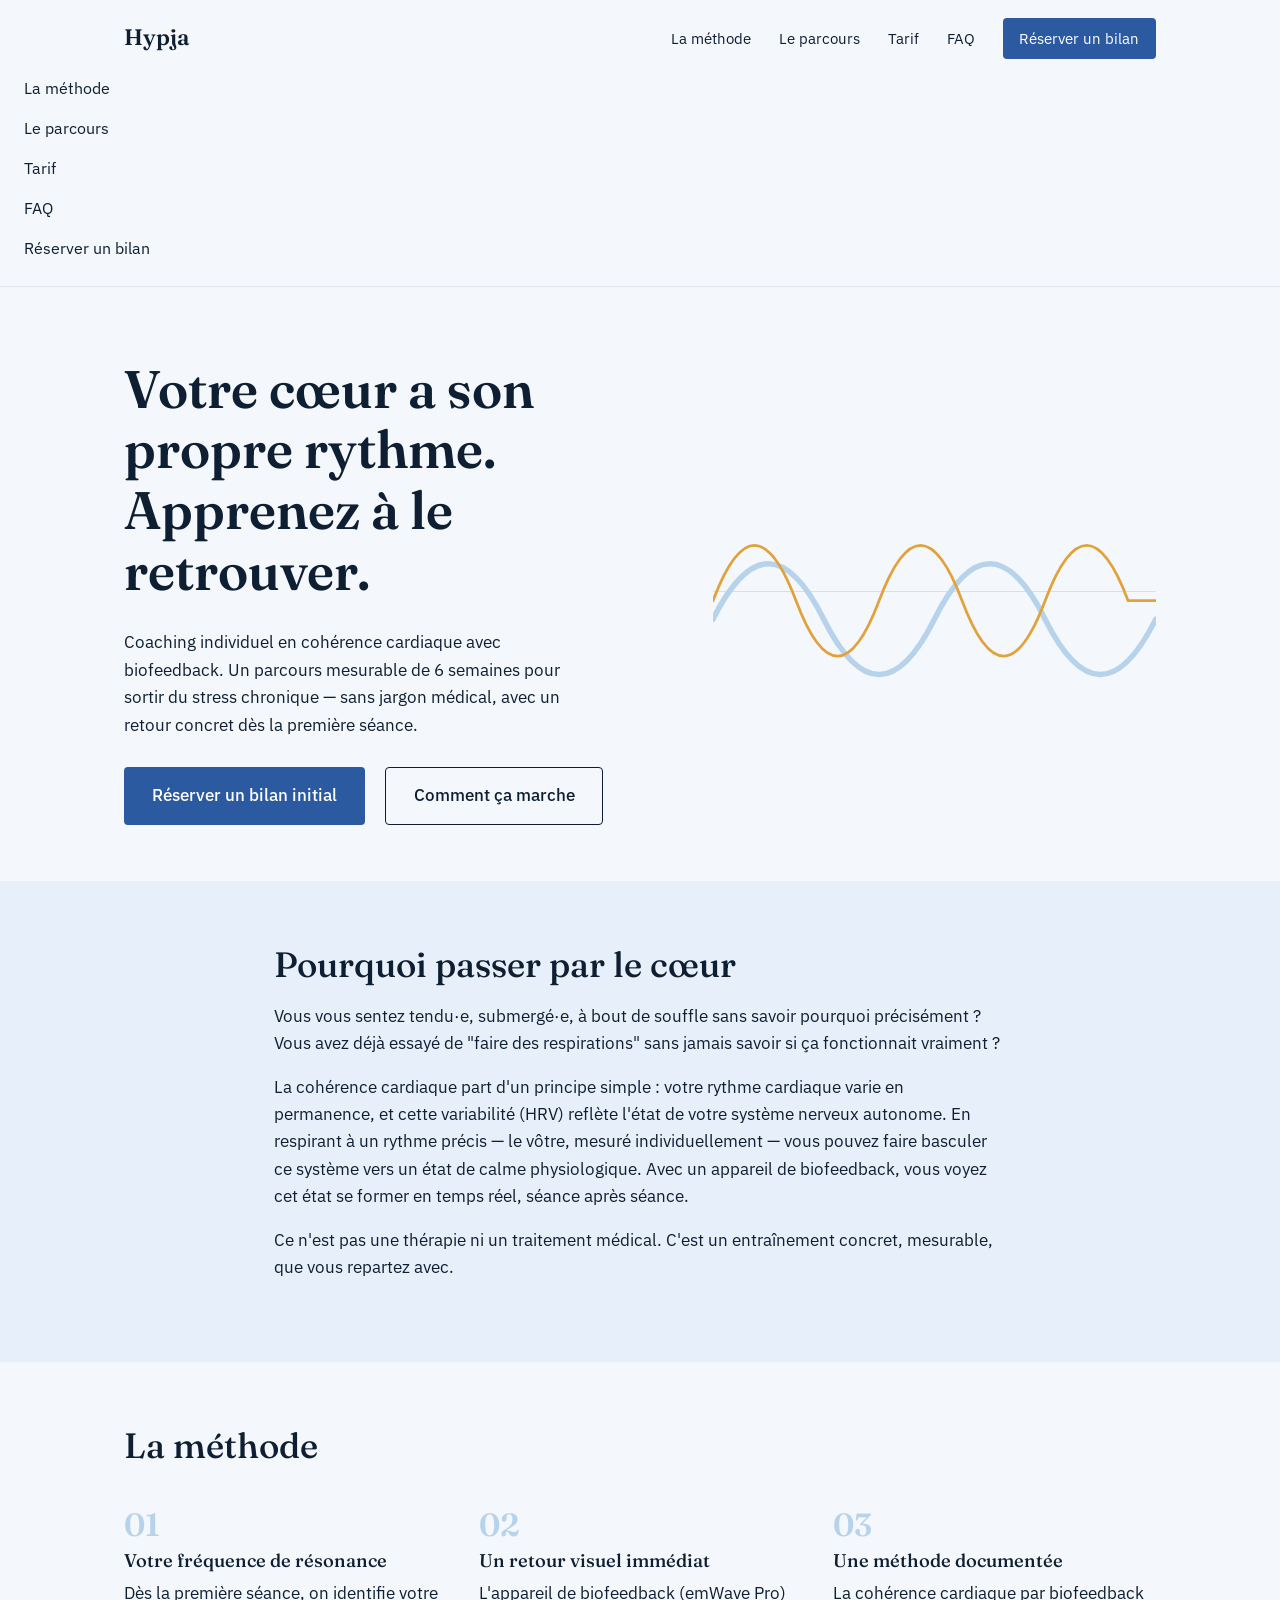
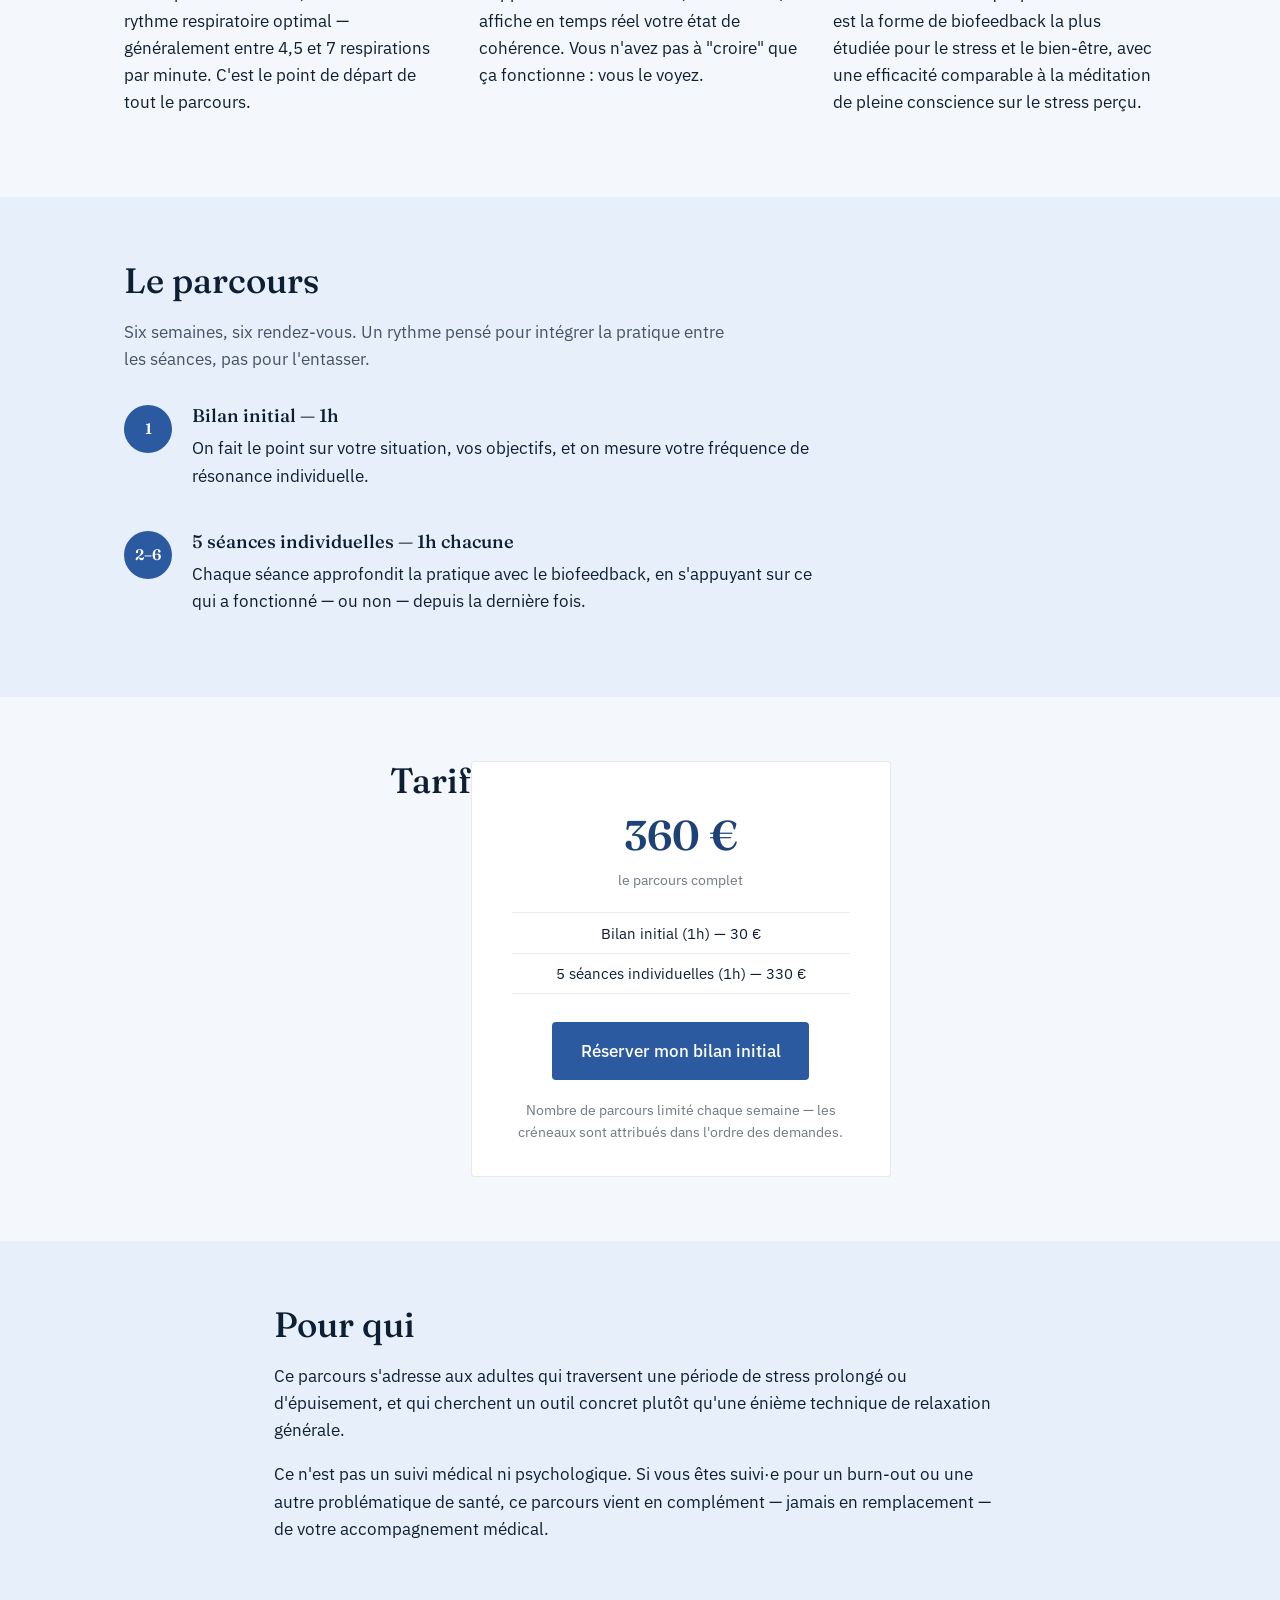
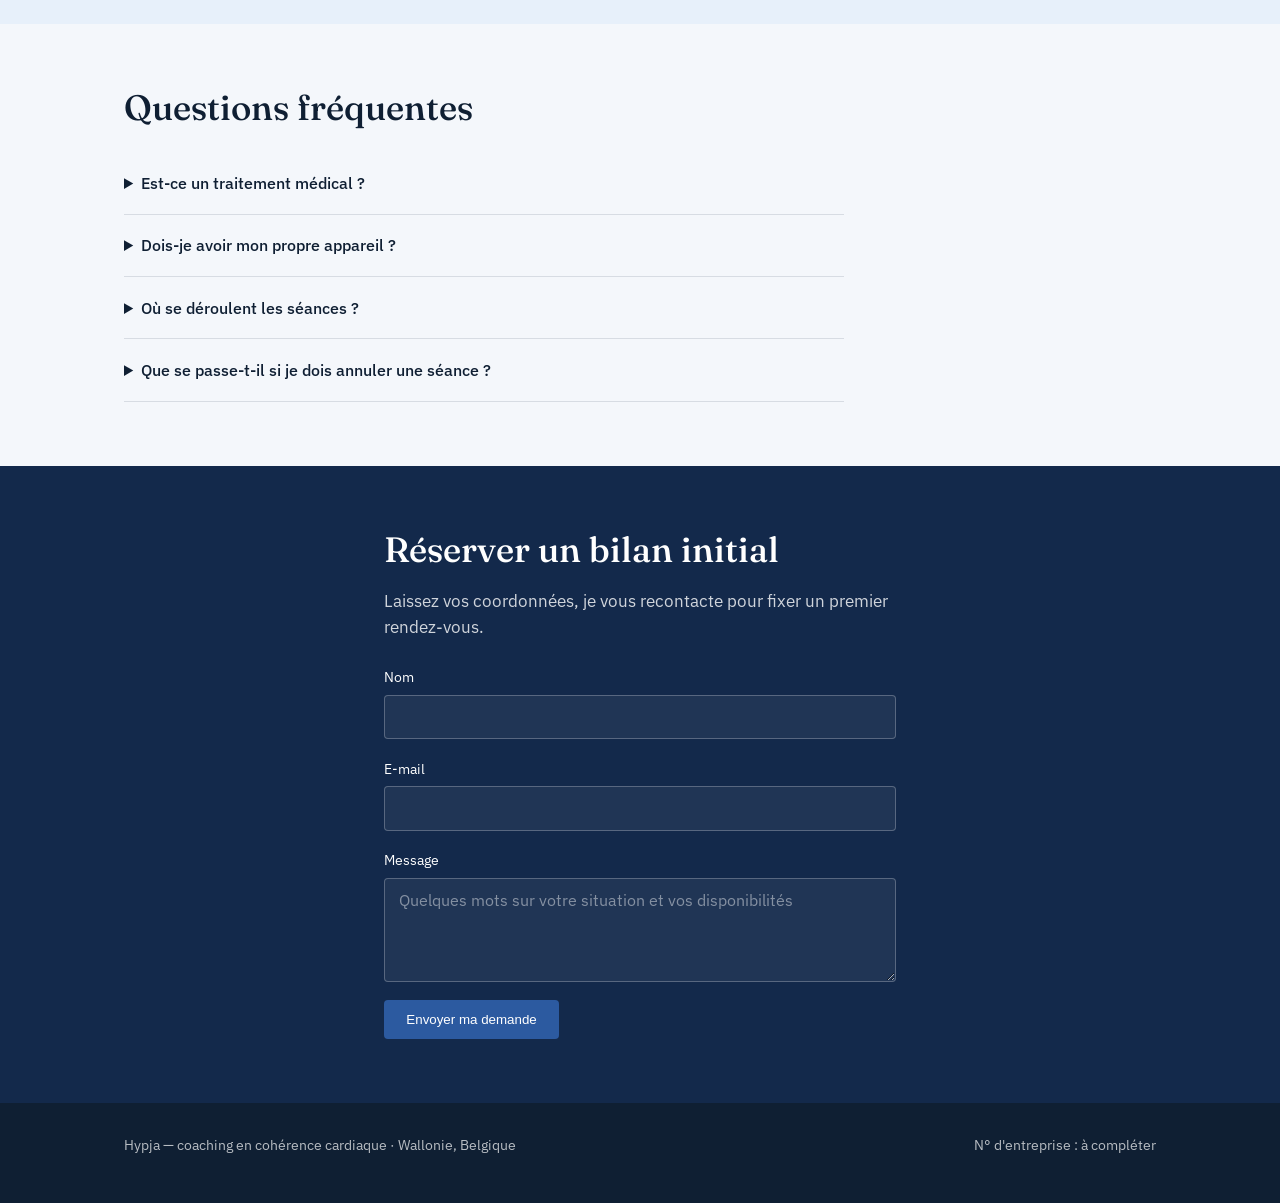
==== index.html @ 5c34e33d "Initial commit" ====
<!DOCTYPE html>
<html lang="fr">
<head>
<meta charset="UTF-8">
<meta name="viewport" content="width=device-width, initial-scale=1.0">
<title>Hypja — Coaching en cohérence cardiaque</title>
<meta name="description" content="Coaching individuel en cohérence cardiaque avec biofeedback, pour sortir du stress chronique et du burn-out. Parcours de 6 semaines en Wallonie.">
<link rel="preconnect" href="https://fonts.googleapis.com">
<link rel="preconnect" href="https://fonts.gstatic.com" crossorigin>
<link href="https://fonts.googleapis.com/css2?family=Fraunces:opsz,wght@9..144,400;9..144,500;9..144,600&family=IBM+Plex+Sans:wght@400;500;600&display=swap" rel="stylesheet">
<link rel="stylesheet" href="css/style.css">
</head>
<body>

<a class="skip-link" href="#contenu">Aller au contenu</a>

<header class="site-header">
  <div class="wrap header-inner">
    <a class="brand" href="#top">Hypja</a>
    <nav class="main-nav" aria-label="Navigation principale">
      <a href="#methode">La méthode</a>
      <a href="#parcours">Le parcours</a>
      <a href="#tarif">Tarif</a>
      <a href="#faq">FAQ</a>
      <a class="nav-cta" href="#contact">Réserver un bilan</a>
    </nav>
    <button class="nav-toggle" aria-label="Ouvrir le menu" aria-expanded="false" aria-controls="mobile-nav">
      <span></span><span></span><span></span>
    </button>
  </div>
  <nav id="mobile-nav" class="mobile-nav" aria-label="Navigation mobile" hidden>
    <a href="#methode">La méthode</a>
    <a href="#parcours">Le parcours</a>
    <a href="#tarif">Tarif</a>
    <a href="#faq">FAQ</a>
    <a href="#contact">Réserver un bilan</a>
  </nav>
</header>

<main id="contenu">

  <section id="top" class="hero">
    <div class="wrap hero-inner">
      <div class="hero-text">
        <h1>Votre cœur a son propre rythme.<br>Apprenez à le retrouver.</h1>
        <p class="hero-lead">Coaching individuel en cohérence cardiaque avec biofeedback. Un parcours mesurable de 6 semaines pour sortir du stress chronique — sans jargon médical, avec un retour concret dès la première séance.</p>
        <div class="hero-actions">
          <a class="btn btn-primary" href="#contact">Réserver un bilan initial</a>
          <a class="btn btn-ghost" href="#methode">Comment ça marche</a>
        </div>
      </div>
      <div class="hero-visual" aria-hidden="true">
        <svg class="coherence-wave" viewBox="0 0 480 220" xmlns="http://www.w3.org/2000/svg">
          <path class="wave-grid" d="M0,110 H480" />
          <path class="wave-line wave-line--soft" d="M0,140 C 40,60 80,60 120,140 C 160,220 200,220 240,140 C 280,60 320,60 360,140 C 400,220 440,220 480,140" />
          <path class="wave-line wave-line--pulse" d="M0,120 C 30,40 60,40 90,120 C 120,200 150,200 180,120 C 210,40 240,40 270,120 C 300,200 330,200 360,120 C 390,40 420,40 450,120 L480,120" />
        </svg>
      </div>
    </div>
  </section>

  <section id="pourquoi" class="section section-tinted">
    <div class="wrap two-col">
      <h2>Pourquoi passer par le cœur</h2>
      <div class="col-text">
        <p>Vous vous sentez tendu·e, submergé·e, à bout de souffle sans savoir pourquoi précisément ? Vous avez déjà essayé de "faire des respirations" sans jamais savoir si ça fonctionnait vraiment ?</p>
        <p>La cohérence cardiaque part d'un principe simple : votre rythme cardiaque varie en permanence, et cette variabilité (HRV) reflète l'état de votre système nerveux autonome. En respirant à un rythme précis — le vôtre, mesuré individuellement — vous pouvez faire basculer ce système vers un état de calme physiologique. Avec un appareil de biofeedback, vous voyez cet état se former en temps réel, séance après séance.</p>
        <p>Ce n'est pas une thérapie ni un traitement médical. C'est un entraînement concret, mesurable, que vous repartez avec.</p>
      </div>
    </div>
  </section>

  <section id="methode" class="section">
    <div class="wrap">
      <h2>La méthode</h2>
      <div class="method-grid">
        <div class="method-card">
          <span class="method-index">01</span>
          <h3>Votre fréquence de résonance</h3>
          <p>Dès la première séance, on identifie votre rythme respiratoire optimal — généralement entre 4,5 et 7 respirations par minute. C'est le point de départ de tout le parcours.</p>
        </div>
        <div class="method-card">
          <span class="method-index">02</span>
          <h3>Un retour visuel immédiat</h3>
          <p>L'appareil de biofeedback (emWave Pro) affiche en temps réel votre état de cohérence. Vous n'avez pas à "croire" que ça fonctionne : vous le voyez.</p>
        </div>
        <div class="method-card">
          <span class="method-index">03</span>
          <h3>Une méthode documentée</h3>
          <p>La cohérence cardiaque par biofeedback est la forme de biofeedback la plus étudiée pour le stress et le bien-être, avec une efficacité comparable à la méditation de pleine conscience sur le stress perçu.</p>
        </div>
      </div>
    </div>
  </section>

  <section id="parcours" class="section section-tinted">
    <div class="wrap">
      <h2>Le parcours</h2>
      <p class="section-lead">Six semaines, six rendez-vous. Un rythme pensé pour intégrer la pratique entre les séances, pas pour l'entasser.</p>
      <ol class="steps">
        <li>
          <span class="step-num">1</span>
          <div>
            <h3>Bilan initial — 1h</h3>
            <p>On fait le point sur votre situation, vos objectifs, et on mesure votre fréquence de résonance individuelle.</p>
          </div>
        </li>
        <li>
          <span class="step-num">2–6</span>
          <div>
            <h3>5 séances individuelles — 1h chacune</h3>
            <p>Chaque séance approfondit la pratique avec le biofeedback, en s'appuyant sur ce qui a fonctionné — ou non — depuis la dernière fois.</p>
          </div>
        </li>
      </ol>
    </div>
  </section>

  <section id="tarif" class="section">
    <div class="wrap tarif-wrap">
      <h2>Tarif</h2>
      <div class="tarif-card">
        <p class="tarif-price"><span>360 €</span><span class="tarif-unit">le parcours complet</span></p>
        <ul class="tarif-detail">
          <li>Bilan initial (1h) — 30 €</li>
          <li>5 séances individuelles (1h) — 330 €</li>
        </ul>
        <a class="btn btn-primary" href="#contact">Réserver mon bilan initial</a>
        <p class="tarif-note">Nombre de parcours limité chaque semaine — les créneaux sont attribués dans l'ordre des demandes.</p>
      </div>
    </div>
  </section>

  <section id="pour-qui" class="section section-tinted">
    <div class="wrap two-col">
      <h2>Pour qui</h2>
      <div class="col-text">
        <p>Ce parcours s'adresse aux adultes qui traversent une période de stress prolongé ou d'épuisement, et qui cherchent un outil concret plutôt qu'une énième technique de relaxation générale.</p>
        <p>Ce n'est pas un suivi médical ni psychologique. Si vous êtes suivi·e pour un burn-out ou une autre problématique de santé, ce parcours vient en complément — jamais en remplacement — de votre accompagnement médical.</p>
      </div>
    </div>
  </section>

  <section id="faq" class="section">
    <div class="wrap">
      <h2>Questions fréquentes</h2>
      <div class="faq-list">
        <details>
          <summary>Est-ce un traitement médical ?</summary>
          <p>Non. C'est un accompagnement de type coaching / bien-être, basé sur une méthode de respiration et de biofeedback. Il ne remplace ni un suivi médical ni un suivi psychologique.</p>
        </details>
        <details>
          <summary>Dois-je avoir mon propre appareil ?</summary>
          <p><!-- TODO Erika: préciser le format retenu — appareil utilisé uniquement en séance, ou prêté entre les séances --> À compléter selon le format retenu pour les séances.</p>
        </details>
        <details>
          <summary>Où se déroulent les séances ?</summary>
          <p><!-- TODO Erika: adresse ou format (présentiel / visio) --> À compléter.</p>
        </details>
        <details>
          <summary>Que se passe-t-il si je dois annuler une séance ?</summary>
          <p><!-- TODO Erika: politique d'annulation --> À compléter.</p>
        </details>
      </div>
    </div>
  </section>

  <section id="contact" class="section section-dark">
    <div class="wrap contact-wrap">
      <h2>Réserver un bilan initial</h2>
      <p class="section-lead section-lead--dark">Laissez vos coordonnées, je vous recontacte pour fixer un premier rendez-vous.</p>
      <!-- TODO Erika: remplacer l'action par votre propre endpoint Formspree (comme sur dasgoe.be) -->
      <form class="contact-form" action="https://formspree.io/f/VOTRE_ID_FORMSPREE" method="POST">
        <div class="form-row">
          <label for="nom">Nom</label>
          <input type="text" id="nom" name="nom" required>
        </div>
        <div class="form-row">
          <label for="email">E-mail</label>
          <input type="email" id="email" name="email" required>
        </div>
        <div class="form-row">
          <label for="message">Message</label>
          <textarea id="message" name="message" rows="4" placeholder="Quelques mots sur votre situation et vos disponibilités"></textarea>
        </div>
        <button class="btn btn-primary" type="submit">Envoyer ma demande</button>
      </form>
    </div>
  </section>

</main>

<footer class="site-footer">
  <div class="wrap footer-inner">
    <p>Hypja — coaching en cohérence cardiaque · Wallonie, Belgique</p>
    <p class="footer-legal"><!-- TODO Erika: numéro d'entreprise (BCE), mentions légales --> N° d'entreprise : à compléter</p>
  </div>
</footer>

<script src="js/main.js"></script>
</body>
</html>
---- css/style.css ----
/* ---------- Tokens ---------- */
:root {
  --ink: #0F1F33;
  --deep: #13294B;
  --blue: #2C5AA0;
  --blue-dark: #1E4278;
  --sky: #B7D3EC;
  --sky-tint: #E7F0FA;
  --paper: #F4F7FB;
  --pulse: #E1A23B;
  --white: #FFFFFF;

  --font-display: "Fraunces", Georgia, serif;
  --font-body: "IBM Plex Sans", -apple-system, BlinkMacSystemFont, sans-serif;

  --max-width: 1080px;
  --radius: 4px;
}

/* ---------- Reset ---------- */
* { box-sizing: border-box; }
html { scroll-behavior: smooth; }
body {
  margin: 0;
  background: var(--paper);
  color: var(--ink);
  font-family: var(--font-body);
  font-size: 17px;
  line-height: 1.6;
  -webkit-font-smoothing: antialiased;
}
img, svg { max-width: 100%; display: block; }
a { color: var(--blue-dark); }
h1, h2, h3 {
  font-family: var(--font-display);
  font-weight: 500;
  line-height: 1.15;
  margin: 0 0 0.5em;
  color: var(--ink);
}
h1 { font-size: clamp(2.1rem, 4.5vw, 3.3rem); font-weight: 600; }
h2 { font-size: clamp(1.6rem, 3vw, 2.2rem); }
h3 { font-size: 1.15rem; }
p { margin: 0 0 1em; max-width: 62ch; }
ul, ol { margin: 0; padding: 0; list-style: none; }

.skip-link {
  position: absolute;
  left: -999px;
  top: 0;
  background: var(--ink);
  color: var(--white);
  padding: 0.75em 1em;
  z-index: 200;
}
.skip-link:focus { left: 1em; top: 1em; }

:focus-visible {
  outline: 2px solid var(--pulse);
  outline-offset: 3px;
}

.wrap {
  max-width: var(--max-width);
  margin: 0 auto;
  padding: 0 1.5rem;
}

/* ---------- Buttons ---------- */
.btn {
  display: inline-block;
  padding: 0.85em 1.6em;
  border-radius: var(--radius);
  font-weight: 500;
  text-decoration: none;
  border: 1px solid transparent;
  transition: background-color 0.15s ease, color 0.15s ease, border-color 0.15s ease;
}
.btn-primary {
  background: var(--blue);
  color: var(--white);
}
.btn-primary:hover { background: var(--blue-dark); }
.btn-ghost {
  color: var(--ink);
  border-color: var(--ink);
  margin-left: 0.75rem;
}
.btn-ghost:hover { background: var(--ink); color: var(--white); }

/* ---------- Header ---------- */
.site-header {
  position: sticky;
  top: 0;
  background: rgba(244, 247, 251, 0.92);
  backdrop-filter: blur(6px);
  border-bottom: 1px solid rgba(15, 31, 51, 0.08);
  z-index: 100;
}
.header-inner {
  display: flex;
  align-items: center;
  justify-content: space-between;
  padding-top: 1.1rem;
  padding-bottom: 1.1rem;
}
.brand {
  font-family: var(--font-display);
  font-size: 1.4rem;
  font-weight: 600;
  color: var(--ink);
  text-decoration: none;
}
.main-nav { display: flex; align-items: center; gap: 1.75rem; }
.main-nav a {
  color: var(--ink);
  text-decoration: none;
  font-size: 0.95rem;
}
.main-nav a:hover { color: var(--blue); }
.nav-cta {
  background: var(--blue);
  color: var(--white) !important;
  padding: 0.55em 1.1em;
  border-radius: var(--radius);
}
.nav-cta:hover { background: var(--blue-dark); }

.nav-toggle {
  display: none;
  flex-direction: column;
  gap: 5px;
  background: none;
  border: none;
  cursor: pointer;
  padding: 0.5em;
}
.nav-toggle span {
  width: 22px;
  height: 2px;
  background: var(--ink);
}
.mobile-nav {
  display: flex;
  flex-direction: column;
  padding: 0 1.5rem 1.5rem;
  gap: 0.9rem;
}
.mobile-nav a {
  color: var(--ink);
  text-decoration: none;
  font-size: 1rem;
}

@media (max-width: 780px) {
  .main-nav { display: none; }
  .nav-toggle { display: flex; }
}

/* ---------- Hero ---------- */
.hero { padding: 4.5rem 0 3.5rem; }
.hero-inner {
  display: grid;
  grid-template-columns: 1.1fr 0.9fr;
  gap: 3rem;
  align-items: center;
}
.hero-lead { max-width: 46ch; font-size: 1.08rem; }
.hero-actions { margin-top: 1.75rem; display: flex; flex-wrap: wrap; gap: 0.5rem; }

.coherence-wave { width: 100%; height: auto; }
.wave-grid { stroke: rgba(15, 31, 51, 0.12); stroke-width: 1; fill: none; }
.wave-line { fill: none; stroke-linecap: round; }
.wave-line--soft { stroke: var(--sky); stroke-width: 6; }
.wave-line--pulse {
  stroke: var(--pulse);
  stroke-width: 3;
  stroke-dasharray: 900;
  stroke-dashoffset: 900;
  animation: draw-pulse 2.4s ease-out forwards;
}
@keyframes draw-pulse {
  to { stroke-dashoffset: 0; }
}
@media (prefers-reduced-motion: reduce) {
  .wave-line--pulse { animation: none; stroke-dashoffset: 0; }
}

@media (max-width: 860px) {
  .hero-inner { grid-template-columns: 1fr; }
  .hero-visual { order: -1; }
}

/* ---------- Sections ---------- */
.section { padding: 4rem 0; }
.section-tinted { background: var(--sky-tint); }
.section-dark {
  background: var(--deep);
  color: var(--white);
}
.section-dark h2, .section-dark .contact-wrap label { color: var(--white); }
.section-lead { max-width: 60ch; font-size: 1.05rem; color: rgba(15,31,51,0.75); }
.section-lead--dark { color: rgba(255,255,255,0.8); }

.two-col { max-width: 780px; }
.col-text p { max-width: none; }

/* Method */
.method-grid {
  display: grid;
  grid-template-columns: repeat(3, 1fr);
  gap: 2rem;
  margin-top: 2rem;
}
.method-index {
  font-family: var(--font-display);
  color: var(--sky);
  font-size: 2rem;
  font-weight: 600;
}
@media (max-width: 780px) {
  .method-grid { grid-template-columns: 1fr; }
}

/* Steps */
.steps { display: flex; flex-direction: column; gap: 1.5rem; margin-top: 2rem; }
.steps li { display: flex; gap: 1.25rem; align-items: flex-start; }
.step-num {
  flex: none;
  width: 3rem;
  height: 3rem;
  border-radius: 50%;
  background: var(--blue);
  color: var(--white);
  display: flex;
  align-items: center;
  justify-content: center;
  font-family: var(--font-display);
  font-weight: 600;
  font-size: 0.95rem;
}

/* Tarif */
.tarif-wrap { display: flex; justify-content: center; text-align: center; }
.tarif-card {
  background: var(--white);
  border: 1px solid rgba(15,31,51,0.1);
  border-radius: var(--radius);
  padding: 2.5rem 2.5rem 2rem;
  max-width: 420px;
  width: 100%;
}
.tarif-price {
  font-family: var(--font-display);
  font-size: 2.6rem;
  font-weight: 600;
  color: var(--blue-dark);
  display: flex;
  flex-direction: column;
  gap: 0.15rem;
  margin-bottom: 1.25rem;
}
.tarif-unit { font-family: var(--font-body); font-size: 0.85rem; font-weight: 400; color: rgba(15,31,51,0.6); }
.tarif-detail { margin-bottom: 1.75rem; }
.tarif-detail li {
  padding: 0.5em 0;
  border-top: 1px solid rgba(15,31,51,0.08);
  font-size: 0.95rem;
}
.tarif-detail li:last-child { border-bottom: 1px solid rgba(15,31,51,0.08); }
.tarif-note { font-size: 0.85rem; color: rgba(15,31,51,0.6); margin-top: 1.25rem; margin-bottom: 0; }

/* FAQ */
.faq-list { max-width: 720px; margin-top: 1.5rem; }
.faq-list details {
  border-bottom: 1px solid rgba(15,31,51,0.12);
  padding: 1.1rem 0;
}
.faq-list summary {
  cursor: pointer;
  font-weight: 500;
  font-size: 1.02rem;
}
.faq-list p { margin-top: 0.75rem; }

/* Contact */
.contact-wrap { max-width: 560px; }
.contact-form { margin-top: 1.5rem; display: flex; flex-direction: column; gap: 1.1rem; }
.form-row { display: flex; flex-direction: column; gap: 0.4rem; }
.form-row label { font-size: 0.9rem; color: rgba(255,255,255,0.85); }
.form-row input, .form-row textarea {
  font-family: var(--font-body);
  font-size: 1rem;
  padding: 0.7em 0.9em;
  border-radius: var(--radius);
  border: 1px solid rgba(255,255,255,0.25);
  background: rgba(255,255,255,0.06);
  color: var(--white);
}
.form-row input::placeholder, .form-row textarea::placeholder { color: rgba(255,255,255,0.45); }
.form-row input:focus, .form-row textarea:focus { outline: 2px solid var(--pulse); }
.contact-form .btn-primary { align-self: flex-start; }

/* Footer */
.site-footer {
  background: var(--ink);
  color: rgba(255,255,255,0.7);
  padding: 2rem 0;
  font-size: 0.85rem;
}
.footer-inner { display: flex; flex-wrap: wrap; justify-content: space-between; gap: 0.5rem; }
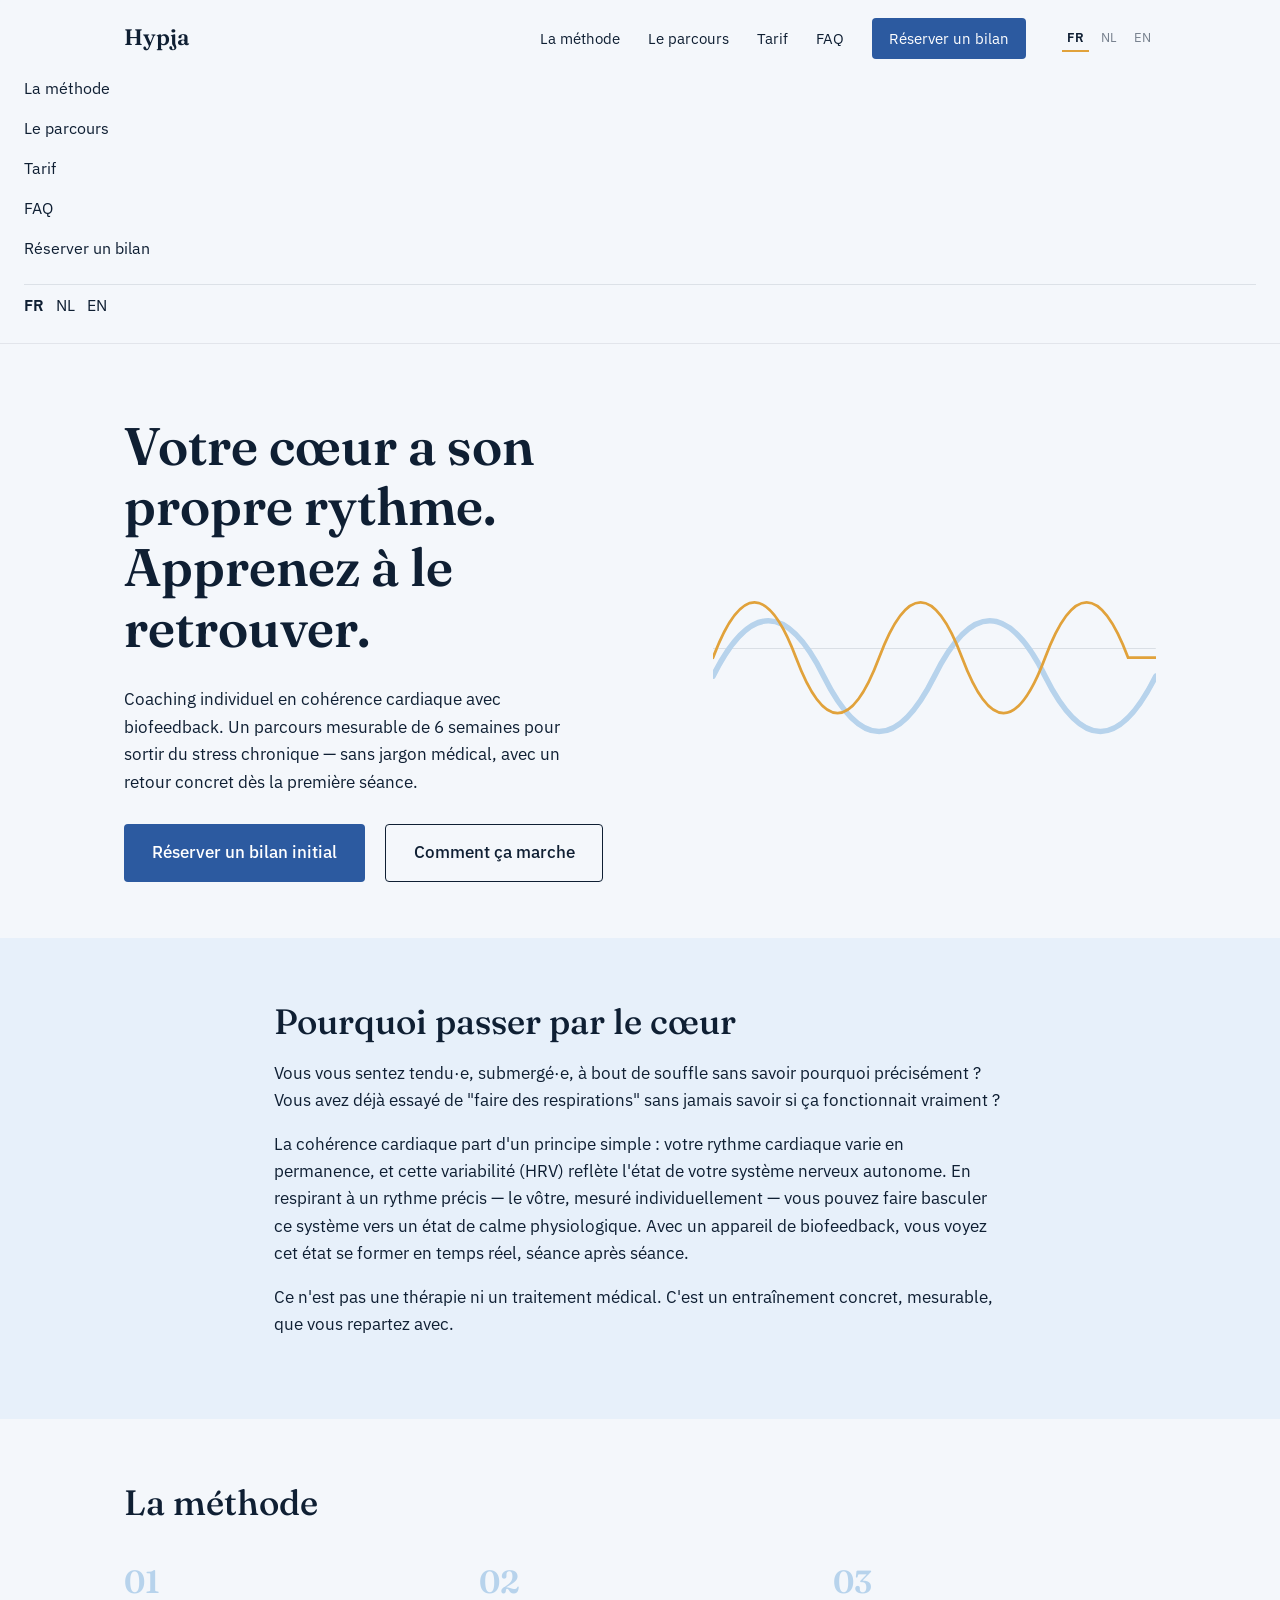
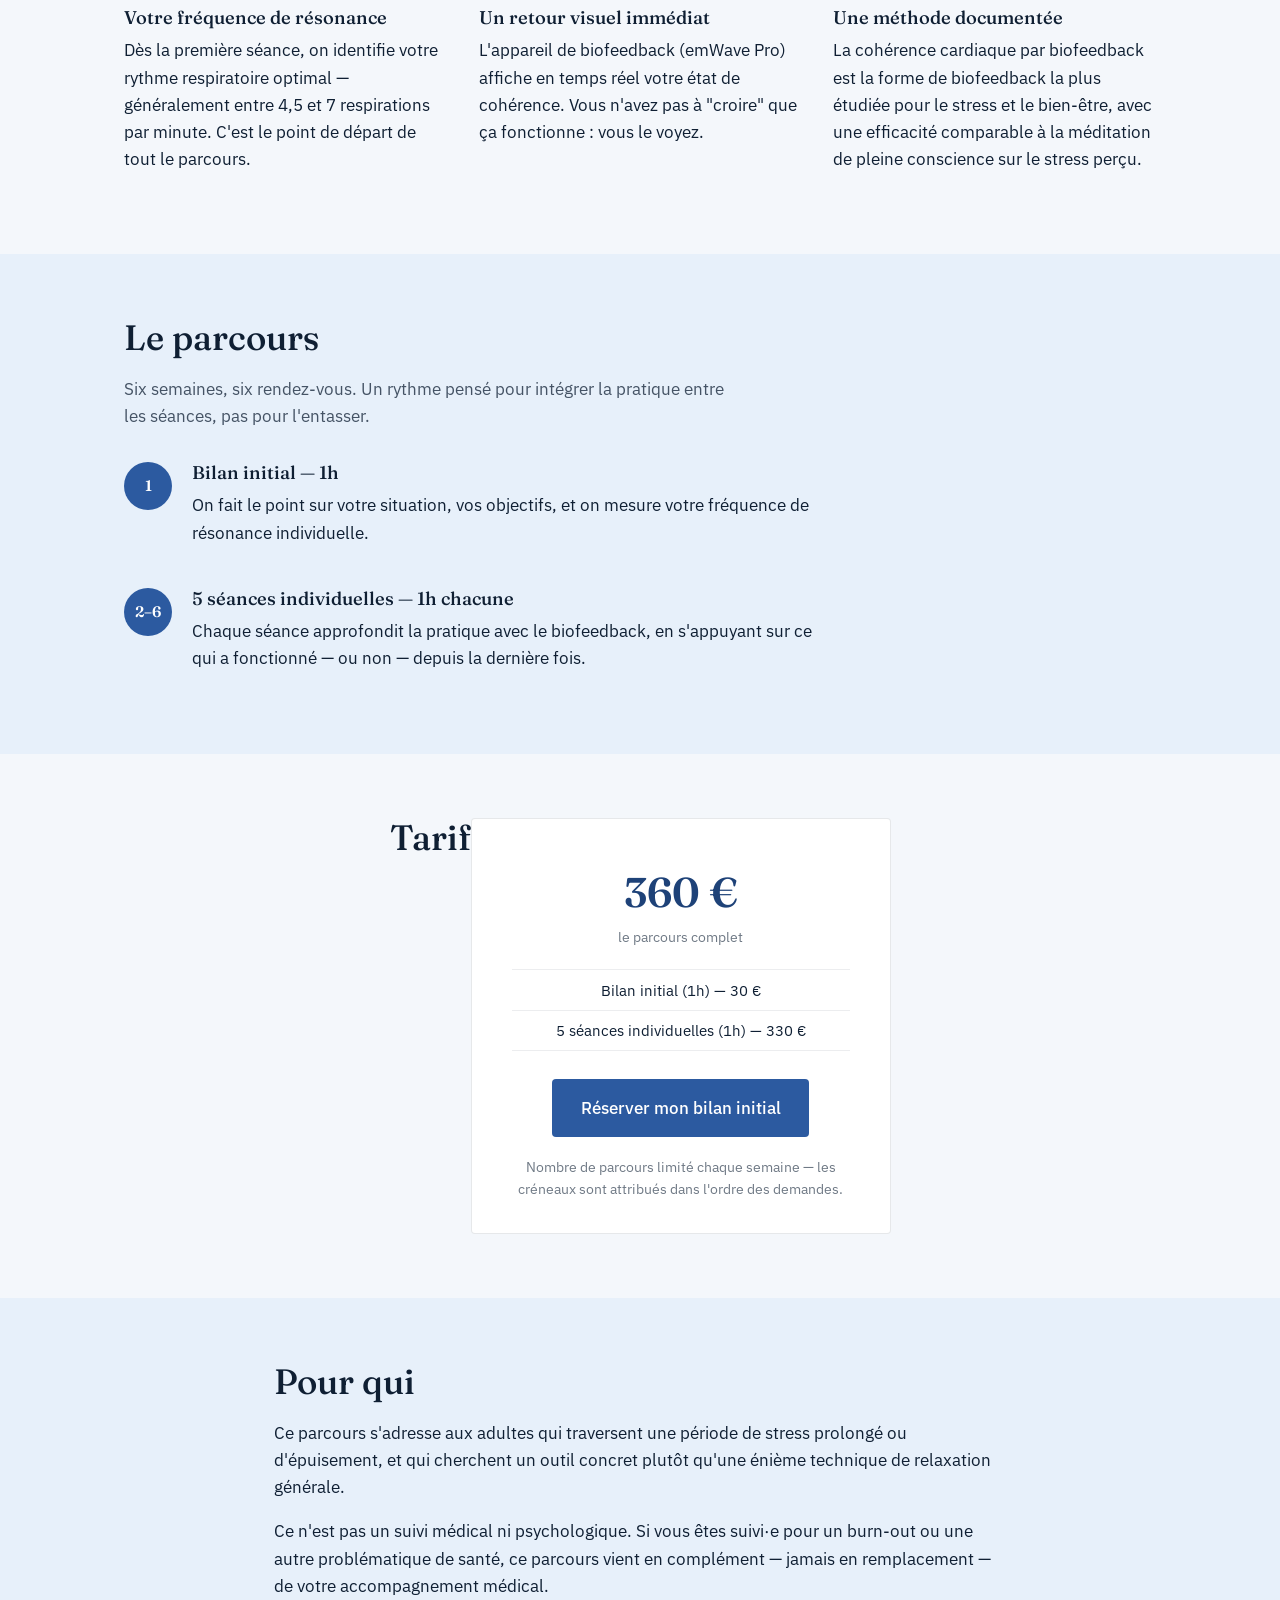
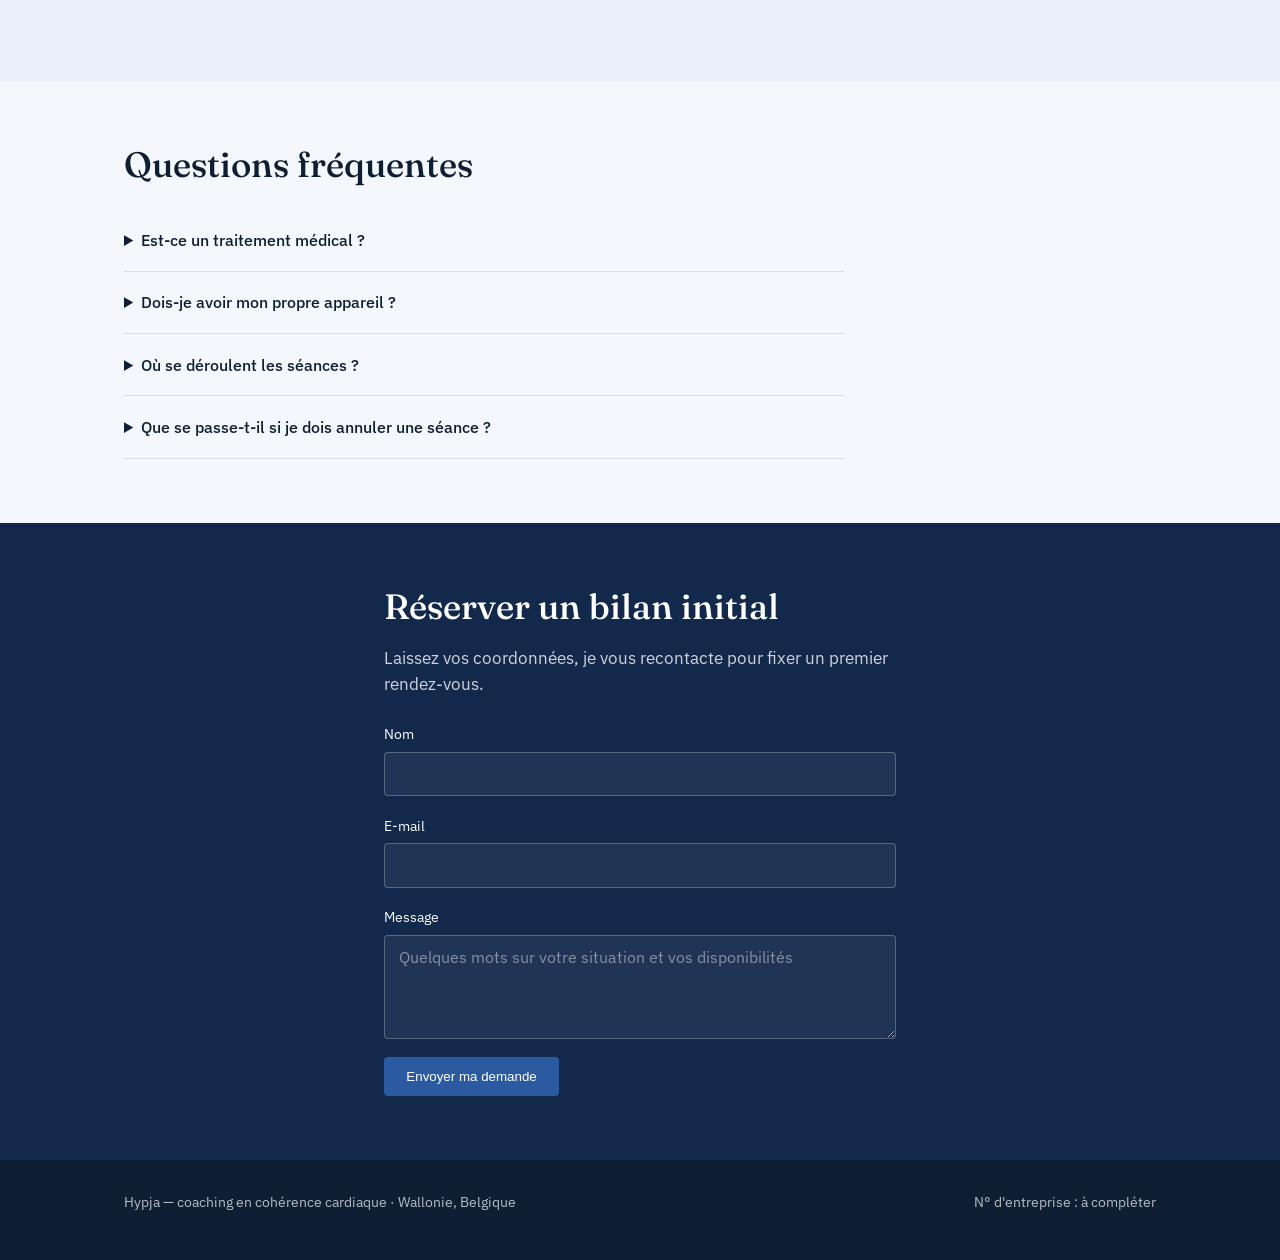
==== commit 3c2ace28: "multilan" ====
--- a/index.html
+++ b/index.html
@@ -5,6 +5,10 @@
 <meta name="viewport" content="width=device-width, initial-scale=1.0">
 <title>Hypja — Coaching en cohérence cardiaque</title>
 <meta name="description" content="Coaching individuel en cohérence cardiaque avec biofeedback, pour sortir du stress chronique et du burn-out. Parcours de 6 semaines en Wallonie.">
+<link rel="alternate" hreflang="fr-BE" href="https://hypja.be/">
+<link rel="alternate" hreflang="nl-BE" href="https://hypja.be/nl/">
+<link rel="alternate" hreflang="en" href="https://hypja.be/en/">
+<link rel="alternate" hreflang="x-default" href="https://hypja.be/">
 <link rel="preconnect" href="https://fonts.googleapis.com">
 <link rel="preconnect" href="https://fonts.gstatic.com" crossorigin>
 <link href="https://fonts.googleapis.com/css2?family=Fraunces:opsz,wght@9..144,400;9..144,500;9..144,600&family=IBM+Plex+Sans:wght@400;500;600&display=swap" rel="stylesheet">
@@ -23,6 +27,7 @@
       <a href="#tarif">Tarif</a>
       <a href="#faq">FAQ</a>
       <a class="nav-cta" href="#contact">Réserver un bilan</a>
+      <span class="lang-switch"><a href="./" aria-current="true">FR</a><a href="nl/">NL</a><a href="en/">EN</a></span>
     </nav>
     <button class="nav-toggle" aria-label="Ouvrir le menu" aria-expanded="false" aria-controls="mobile-nav">
       <span></span><span></span><span></span>
@@ -34,6 +39,7 @@
     <a href="#tarif">Tarif</a>
     <a href="#faq">FAQ</a>
     <a href="#contact">Réserver un bilan</a>
+    <span class="mobile-lang-switch"><a href="./" aria-current="true">FR</a><a href="nl/">NL</a><a href="en/">EN</a></span>
   </nav>
 </header>
 
@@ -74,21 +80,25 @@
     <div class="wrap">
       <h2>La méthode</h2>
       <div class="method-grid">
+        
         <div class="method-card">
           <span class="method-index">01</span>
           <h3>Votre fréquence de résonance</h3>
           <p>Dès la première séance, on identifie votre rythme respiratoire optimal — généralement entre 4,5 et 7 respirations par minute. C'est le point de départ de tout le parcours.</p>
         </div>
+        
         <div class="method-card">
           <span class="method-index">02</span>
           <h3>Un retour visuel immédiat</h3>
           <p>L'appareil de biofeedback (emWave Pro) affiche en temps réel votre état de cohérence. Vous n'avez pas à "croire" que ça fonctionne : vous le voyez.</p>
         </div>
+        
         <div class="method-card">
           <span class="method-index">03</span>
           <h3>Une méthode documentée</h3>
           <p>La cohérence cardiaque par biofeedback est la forme de biofeedback la plus étudiée pour le stress et le bien-être, avec une efficacité comparable à la méditation de pleine conscience sur le stress perçu.</p>
         </div>
+        
       </div>
     </div>
   </section>
@@ -98,6 +108,7 @@
       <h2>Le parcours</h2>
       <p class="section-lead">Six semaines, six rendez-vous. Un rythme pensé pour intégrer la pratique entre les séances, pas pour l'entasser.</p>
       <ol class="steps">
+        
         <li>
           <span class="step-num">1</span>
           <div>
@@ -105,6 +116,7 @@
             <p>On fait le point sur votre situation, vos objectifs, et on mesure votre fréquence de résonance individuelle.</p>
           </div>
         </li>
+        
         <li>
           <span class="step-num">2–6</span>
           <div>
@@ -112,6 +124,7 @@
             <p>Chaque séance approfondit la pratique avec le biofeedback, en s'appuyant sur ce qui a fonctionné — ou non — depuis la dernière fois.</p>
           </div>
         </li>
+        
       </ol>
     </div>
   </section>
@@ -122,8 +135,11 @@
       <div class="tarif-card">
         <p class="tarif-price"><span>360 €</span><span class="tarif-unit">le parcours complet</span></p>
         <ul class="tarif-detail">
+          
           <li>Bilan initial (1h) — 30 €</li>
+          
           <li>5 séances individuelles (1h) — 330 €</li>
+          
         </ul>
         <a class="btn btn-primary" href="#contact">Réserver mon bilan initial</a>
         <p class="tarif-note">Nombre de parcours limité chaque semaine — les créneaux sont attribués dans l'ordre des demandes.</p>
@@ -145,22 +161,27 @@
     <div class="wrap">
       <h2>Questions fréquentes</h2>
       <div class="faq-list">
+        
         <details>
           <summary>Est-ce un traitement médical ?</summary>
           <p>Non. C'est un accompagnement de type coaching / bien-être, basé sur une méthode de respiration et de biofeedback. Il ne remplace ni un suivi médical ni un suivi psychologique.</p>
         </details>
+        
         <details>
           <summary>Dois-je avoir mon propre appareil ?</summary>
-          <p><!-- TODO Erika: préciser le format retenu — appareil utilisé uniquement en séance, ou prêté entre les séances --> À compléter selon le format retenu pour les séances.</p>
-        </details>
+          <p>À compléter selon le format retenu pour les séances.</p>
+        </details>
+        
         <details>
           <summary>Où se déroulent les séances ?</summary>
-          <p><!-- TODO Erika: adresse ou format (présentiel / visio) --> À compléter.</p>
-        </details>
+          <p>À compléter.</p>
+        </details>
+        
         <details>
           <summary>Que se passe-t-il si je dois annuler une séance ?</summary>
-          <p><!-- TODO Erika: politique d'annulation --> À compléter.</p>
-        </details>
+          <p>À compléter.</p>
+        </details>
+        
       </div>
     </div>
   </section>
@@ -172,16 +193,16 @@
       <!-- TODO Erika: remplacer l'action par votre propre endpoint Formspree (comme sur dasgoe.be) -->
       <form class="contact-form" action="https://formspree.io/f/VOTRE_ID_FORMSPREE" method="POST">
         <div class="form-row">
-          <label for="nom">Nom</label>
-          <input type="text" id="nom" name="nom" required>
+          <label for="nom-fr">Nom</label>
+          <input type="text" id="nom-fr" name="nom" required>
         </div>
         <div class="form-row">
-          <label for="email">E-mail</label>
-          <input type="email" id="email" name="email" required>
+          <label for="email-fr">E-mail</label>
+          <input type="email" id="email-fr" name="email" required>
         </div>
         <div class="form-row">
-          <label for="message">Message</label>
-          <textarea id="message" name="message" rows="4" placeholder="Quelques mots sur votre situation et vos disponibilités"></textarea>
+          <label for="message-fr">Message</label>
+          <textarea id="message-fr" name="message" rows="4" placeholder="Quelques mots sur votre situation et vos disponibilités"></textarea>
         </div>
         <button class="btn btn-primary" type="submit">Envoyer ma demande</button>
       </form>
@@ -193,7 +214,7 @@
 <footer class="site-footer">
   <div class="wrap footer-inner">
     <p>Hypja — coaching en cohérence cardiaque · Wallonie, Belgique</p>
-    <p class="footer-legal"><!-- TODO Erika: numéro d'entreprise (BCE), mentions légales --> N° d'entreprise : à compléter</p>
+    <p class="footer-legal"><!-- TODO Erika: numéro d'entreprise (BCE), mentions légales -->N° d'entreprise : à compléter</p>
   </div>
 </footer>
 
--- a/css/style.css
+++ b/css/style.css
@@ -125,6 +125,30 @@
   border-radius: var(--radius);
 }
 .nav-cta:hover { background: var(--blue-dark); }
+
+.lang-switch { display: flex; gap: 0.4rem; margin-left: 0.5rem; }
+.lang-switch a {
+  font-size: 0.82rem;
+  color: rgba(15,31,51,0.55);
+  text-decoration: none;
+  padding: 0.2em 0.4em;
+}
+.lang-switch a[aria-current="true"] {
+  color: var(--ink);
+  font-weight: 600;
+  border-bottom: 2px solid var(--pulse);
+}
+.lang-switch a:hover { color: var(--blue); }
+
+.mobile-lang-switch {
+  display: flex;
+  gap: 0.75rem;
+  padding-top: 0.5rem;
+  border-top: 1px solid rgba(15,31,51,0.1);
+  margin-top: 0.5rem;
+}
+.mobile-lang-switch a { color: rgba(15,31,51,0.6); text-decoration: none; font-size: 0.9rem; }
+.mobile-lang-switch a[aria-current="true"] { color: var(--ink); font-weight: 600; }
 
 .nav-toggle {
   display: none;
